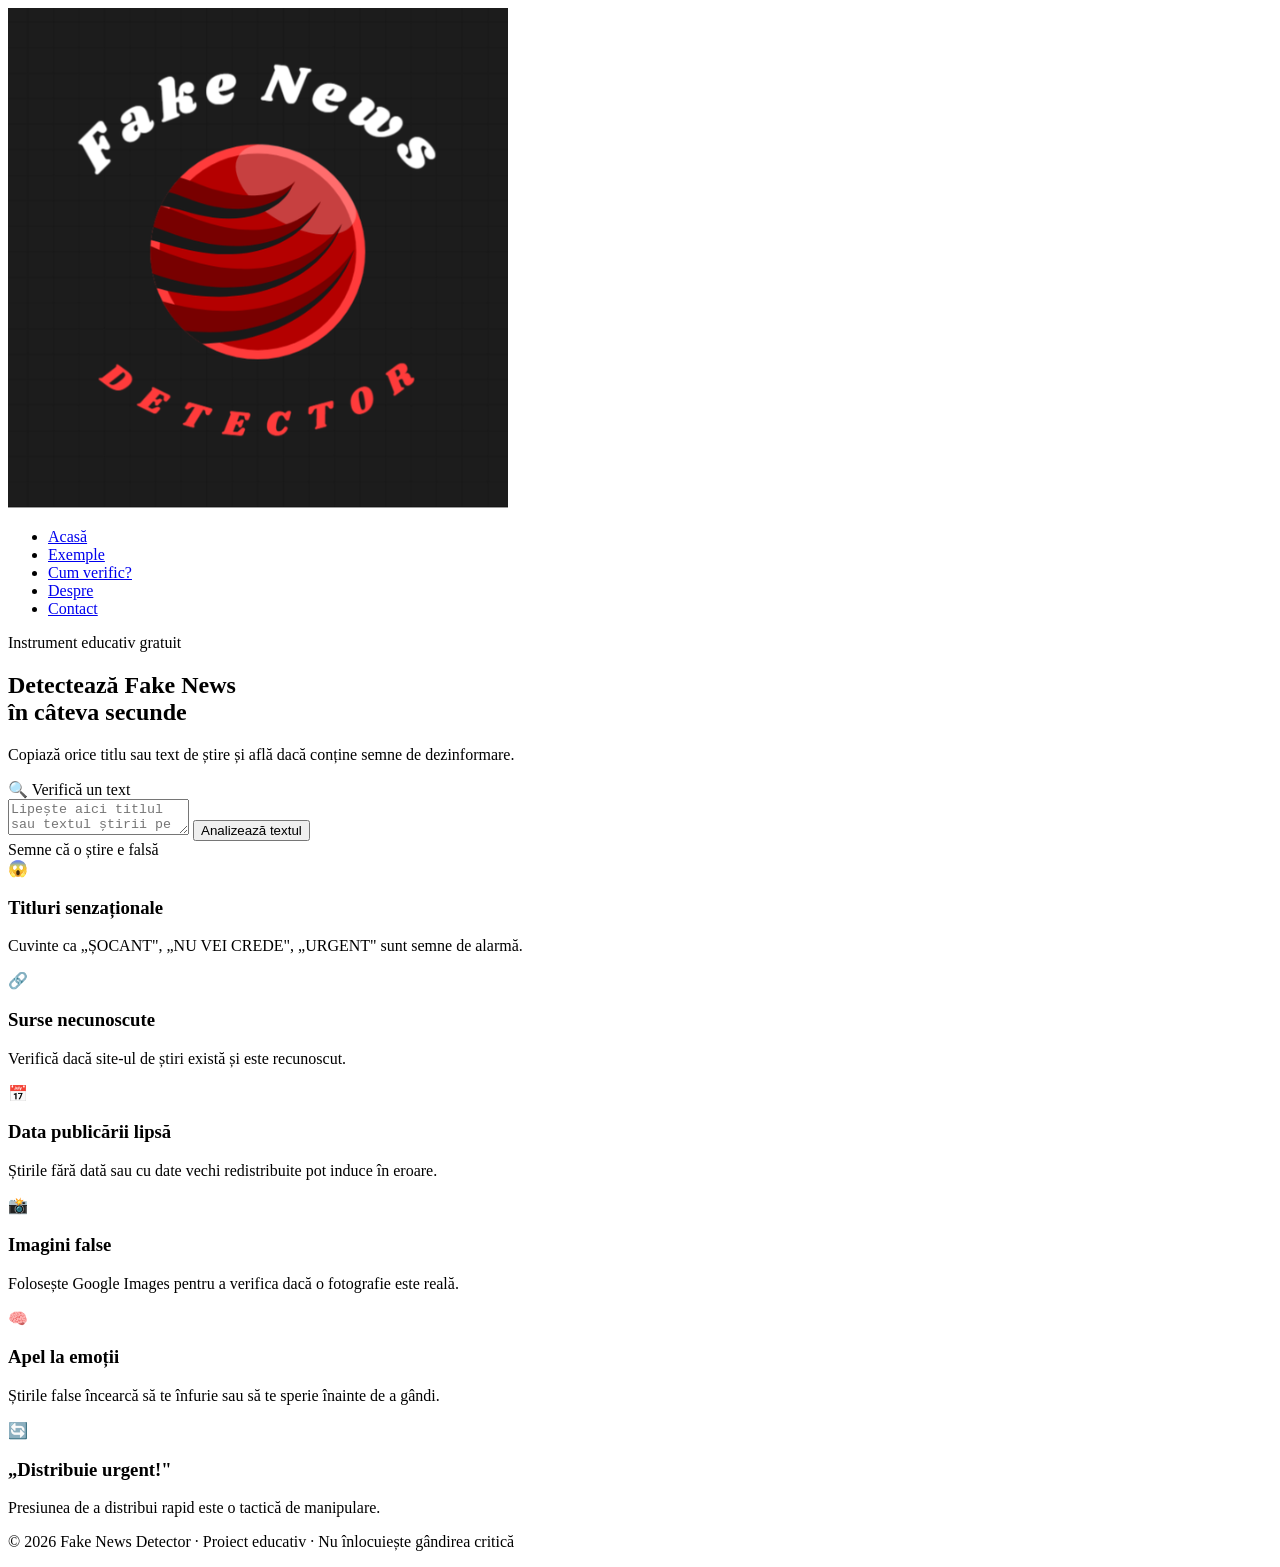
==== index.html @ dc5fa773 "primul meu commit" ====
<!DOCTYPE html>
<html lang="ro">
<head>
  <meta charset="UTF-8" />
  <meta name="viewport" content="width=device-width, initial-scale=1.0" />
  <title>Fake News Detector</title>
  <link rel="stylesheet" href="css/style.css" />
</head>
<body>

  <nav>
    <a href="index.html" class="nav-logo">
    <img src="images/logo.png" alt="Logo" class="logo-img">
  </a>
  <ul class="nav-links">
    <li><a href="index.html">Acasă</a></li>
    <li><a href="examples.html">Exemple</a></li>
    <li><a href="verify.html">Cum verific?</a></li>
    <li><a href="about.html">Despre</a></li>
    <li><a href="contact.html">Contact</a></li>
  </ul>
  </nav>

  <section class="hero">
    <div class="hero-badge">Instrument educativ gratuit</div>
    <h1>Detectează <span>Fake News</span><br>în câteva secunde</h1>
    <p class="hero-sub">
      Copiază orice titlu sau text de știre și află dacă conține semne de dezinformare.
    </p>
  </section>

  <section class="checker-section">
    <div class="card">
      <div class="card-title">🔍 Verifică un text</div>
      <textarea
        id="newsInput"
        placeholder="Lipește aici titlul sau textul știrii pe care vrei să-l verifici..."></textarea>
      <button class="btn btn-check" id="checkBtn">Analizează textul</button>
      <div id="resultBox" class="result-box"></div>
    </div>
  </section>

  <section class="tips-section">
    <div class="section-inner">
      <div class="section-title">Semne că o știre e falsă</div>
      <div class="tips-grid">
        <div class="tip-card">
          <div class="tip-icon">😱</div>
          <h3>Titluri senzaționale</h3>
          <p>Cuvinte ca „ȘOCANT", „NU VEI CREDE", „URGENT" sunt semne de alarmă.</p>
        </div>
        <div class="tip-card">
          <div class="tip-icon">🔗</div>
          <h3>Surse necunoscute</h3>
          <p>Verifică dacă site-ul de știri există și este recunoscut.</p>
        </div>
        <div class="tip-card">
          <div class="tip-icon">📅</div>
          <h3>Data publicării lipsă</h3>
          <p>Știrile fără dată sau cu date vechi redistribuite pot induce în eroare.</p>
        </div>
        <div class="tip-card">
          <div class="tip-icon">📸</div>
          <h3>Imagini false</h3>
          <p>Folosește Google Images pentru a verifica dacă o fotografie este reală.</p>
        </div>
        <div class="tip-card">
          <div class="tip-icon">🧠</div>
          <h3>Apel la emoții</h3>
          <p>Știrile false încearcă să te înfurie sau să te sperie înainte de a gândi.</p>
        </div>
        <div class="tip-card">
          <div class="tip-icon">🔄</div>
          <h3>„Distribuie urgent!"</h3>
          <p>Presiunea de a distribui rapid este o tactică de manipulare.</p>
        </div>
      </div>
    </div>
  </section>

  <footer>
    <p>© 2026 Fake News Detector · Proiect educativ · Nu înlocuiește gândirea critică</p>
  </footer>

  <script src="js/main.js"></script>
</body>
</html>
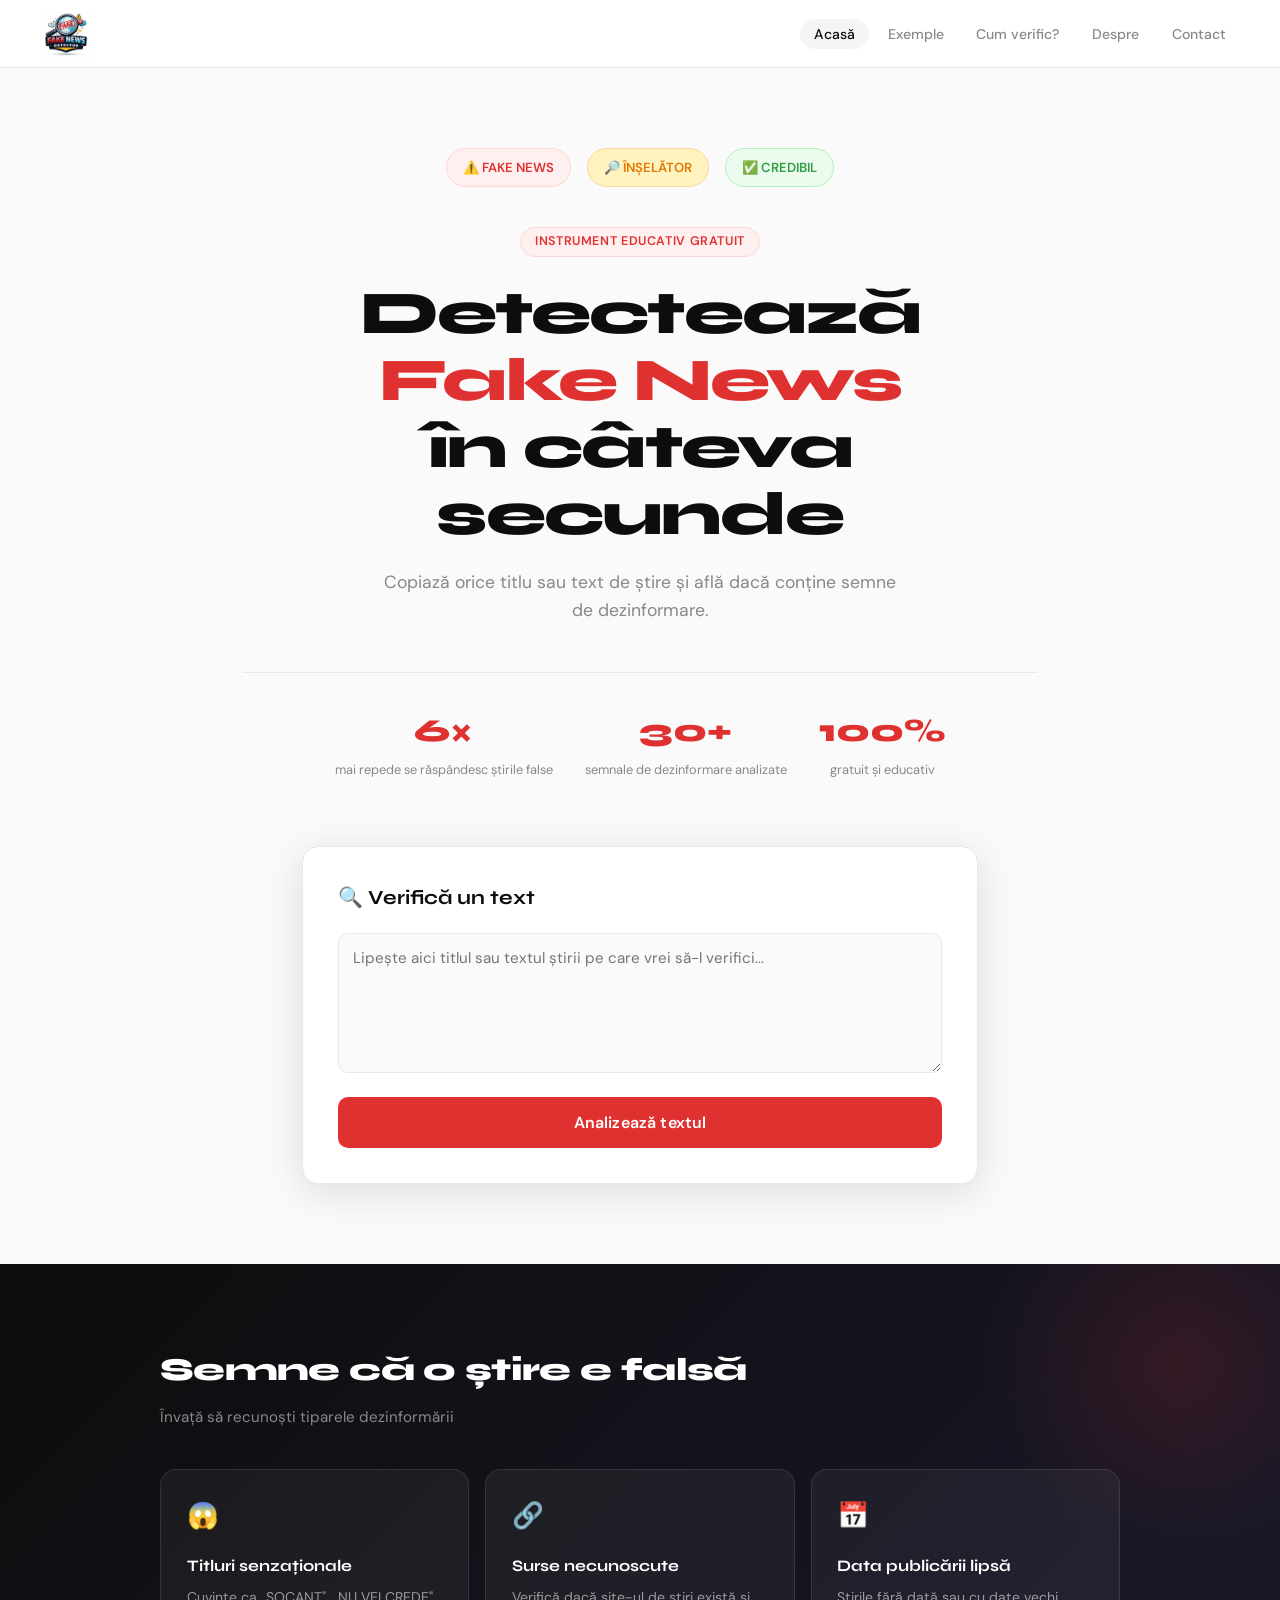
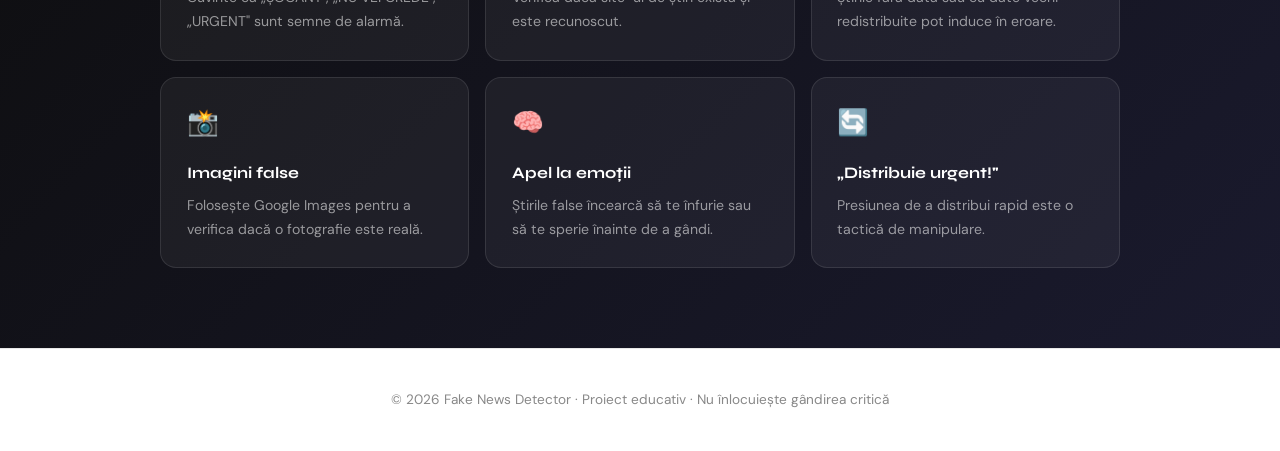
==== commit cfe36133: "Add files via upload" ====
--- a/index.html
+++ b/index.html
@@ -10,23 +10,42 @@
 
   <nav>
     <a href="index.html" class="nav-logo">
-    <img src="images/logo.png" alt="Logo" class="logo-img">
-  </a>
-  <ul class="nav-links">
-    <li><a href="index.html">Acasă</a></li>
-    <li><a href="examples.html">Exemple</a></li>
-    <li><a href="verify.html">Cum verific?</a></li>
-    <li><a href="about.html">Despre</a></li>
-    <li><a href="contact.html">Contact</a></li>
-  </ul>
+      <img src="images/logo.png" alt="Logo" class="logo-img">
+    </a>
+    <ul class="nav-links">
+      <li><a href="index.html">Acasă</a></li>
+      <li><a href="examples.html">Exemple</a></li>
+      <li><a href="verify.html">Cum verific?</a></li>
+      <li><a href="about.html">Despre</a></li>
+      <li><a href="contact.html">Contact</a></li>
+    </ul>
   </nav>
 
   <section class="hero">
+    <div class="hero-illustration">
+      <span class="hero-pill fake">⚠️ FAKE NEWS</span>
+      <span class="hero-pill mislead">🔎 ÎNȘELĂTOR</span>
+      <span class="hero-pill real">✅ CREDIBIL</span>
+    </div>
     <div class="hero-badge">Instrument educativ gratuit</div>
     <h1>Detectează <span>Fake News</span><br>în câteva secunde</h1>
     <p class="hero-sub">
       Copiază orice titlu sau text de știre și află dacă conține semne de dezinformare.
     </p>
+    <div class="hero-stats">
+      <div class="hero-stat">
+        <span class="hero-stat-num">6×</span>
+        <span class="hero-stat-lbl">mai repede se răspândesc știrile false</span>
+      </div>
+      <div class="hero-stat">
+        <span class="hero-stat-num">30+</span>
+        <span class="hero-stat-lbl">semnale de dezinformare analizate</span>
+      </div>
+      <div class="hero-stat">
+        <span class="hero-stat-num">100%</span>
+        <span class="hero-stat-lbl">gratuit și educativ</span>
+      </div>
+    </div>
   </section>
 
   <section class="checker-section">
@@ -43,34 +62,35 @@
   <section class="tips-section">
     <div class="section-inner">
       <div class="section-title">Semne că o știre e falsă</div>
+      <p class="section-subtitle">Învață să recunoști tiparele dezinformării</p>
       <div class="tips-grid">
         <div class="tip-card">
-          <div class="tip-icon">😱</div>
+          <span class="tip-icon">😱</span>
           <h3>Titluri senzaționale</h3>
           <p>Cuvinte ca „ȘOCANT", „NU VEI CREDE", „URGENT" sunt semne de alarmă.</p>
         </div>
         <div class="tip-card">
-          <div class="tip-icon">🔗</div>
+          <span class="tip-icon">🔗</span>
           <h3>Surse necunoscute</h3>
           <p>Verifică dacă site-ul de știri există și este recunoscut.</p>
         </div>
         <div class="tip-card">
-          <div class="tip-icon">📅</div>
+          <span class="tip-icon">📅</span>
           <h3>Data publicării lipsă</h3>
           <p>Știrile fără dată sau cu date vechi redistribuite pot induce în eroare.</p>
         </div>
         <div class="tip-card">
-          <div class="tip-icon">📸</div>
+          <span class="tip-icon">📸</span>
           <h3>Imagini false</h3>
           <p>Folosește Google Images pentru a verifica dacă o fotografie este reală.</p>
         </div>
         <div class="tip-card">
-          <div class="tip-icon">🧠</div>
+          <span class="tip-icon">🧠</span>
           <h3>Apel la emoții</h3>
           <p>Știrile false încearcă să te înfurie sau să te sperie înainte de a gândi.</p>
         </div>
         <div class="tip-card">
-          <div class="tip-icon">🔄</div>
+          <span class="tip-icon">🔄</span>
           <h3>„Distribuie urgent!"</h3>
           <p>Presiunea de a distribui rapid este o tactică de manipulare.</p>
         </div>
@@ -84,4 +104,4 @@
 
   <script src="js/main.js"></script>
 </body>
-</html>+</html>
--- a/css/style.css
+++ b/css/style.css
@@ -0,0 +1,537 @@
+@import url('https://fonts.googleapis.com/css2?family=Syne:wght@400;600;700;800&family=DM+Sans:ital,wght@0,300;0,400;0,500;1,400&display=swap');
+
+*, *::before, *::after { box-sizing: border-box; margin: 0; padding: 0; }
+
+:root {
+  --red: #E03131;
+  --red-light: #FFF0F0;
+  --red-mid: #ffd6d6;
+  --green: #2F9E44;
+  --green-light: #EBFBEE;
+  --amber: #E67700;
+  --amber-light: #FFF3BF;
+  --blue: #1971c2;
+  --blue-light: #dbe4ff;
+  --purple: #7048e8;
+  --purple-light: #f3f0ff;
+  --dark: #0D0D0D;
+  --dark2: #1A1A1A;
+  --gray: #888;
+  --gray-light: #F5F5F5;
+  --border: #E8E8E8;
+  --white: #FFFFFF;
+  --font-head: 'Syne', sans-serif;
+  --font-body: 'DM Sans', sans-serif;
+  --radius: 16px;
+  --radius-sm: 10px;
+  --shadow: 0 4px 24px rgba(0,0,0,0.08);
+  --shadow-lg: 0 8px 40px rgba(0,0,0,0.12);
+}
+
+body {
+  font-family: var(--font-body);
+  background: #fafafa;
+  color: var(--dark);
+  line-height: 1.6;
+  font-size: 16px;
+}
+
+/* NAV */
+nav {
+  display: flex;
+  align-items: center;
+  justify-content: space-between;
+  padding: 0 2.5rem;
+  height: 68px;
+  border-bottom: 1px solid var(--border);
+  position: sticky;
+  top: 0;
+  background: rgba(255,255,255,0.95);
+  backdrop-filter: blur(12px);
+  z-index: 100;
+}
+
+.nav-logo {
+  font-family: var(--font-head);
+  font-weight: 800;
+  font-size: 1.15rem;
+  text-decoration: none;
+  color: var(--dark);
+  display: flex;
+  align-items: center;
+  gap: 8px;
+}
+
+.nav-logo .dot {
+  width: 10px;
+  height: 10px;
+  background: var(--red);
+  border-radius: 50%;
+  display: inline-block;
+}
+
+.logo-img {
+  height: 52px;
+  width: auto;
+  display: block;
+}
+
+.nav-links {
+  display: flex;
+  gap: 0.3rem;
+  list-style: none;
+}
+
+.nav-links a {
+  text-decoration: none;
+  color: var(--gray);
+  font-size: 0.88rem;
+  font-weight: 500;
+  padding: 6px 14px;
+  border-radius: 999px;
+  transition: all 0.2s;
+}
+
+.nav-links a:hover,
+.nav-links a.active {
+  color: var(--dark);
+  background: var(--gray-light);
+}
+
+/* HERO */
+.hero {
+  padding: 5rem 2rem 4rem;
+  max-width: 860px;
+  margin: 0 auto;
+  text-align: center;
+  position: relative;
+}
+
+.hero-illustration {
+  display: flex;
+  justify-content: center;
+  gap: 1rem;
+  margin-bottom: 2.5rem;
+  flex-wrap: wrap;
+}
+
+.hero-pill {
+  display: inline-flex;
+  align-items: center;
+  gap: 6px;
+  padding: 8px 16px;
+  border-radius: 999px;
+  font-size: 0.82rem;
+  font-weight: 600;
+}
+
+.hero-pill.fake { background: var(--red-light); color: var(--red); border: 1.5px solid var(--red-mid); }
+.hero-pill.mislead { background: var(--amber-light); color: var(--amber); border: 1.5px solid #ffd59e; }
+.hero-pill.real { background: var(--green-light); color: var(--green); border: 1.5px solid #b2f2bb; }
+
+.hero-badge {
+  display: inline-block;
+  background: var(--red-light);
+  color: var(--red);
+  font-size: 0.78rem;
+  font-weight: 600;
+  padding: 4px 14px;
+  border-radius: 999px;
+  margin-bottom: 1.5rem;
+  letter-spacing: 0.05em;
+  text-transform: uppercase;
+  border: 1px solid var(--red-mid);
+}
+
+h1 {
+  font-family: var(--font-head);
+  font-size: clamp(2.4rem, 5vw, 3.8rem);
+  font-weight: 800;
+  line-height: 1.1;
+  margin-bottom: 1.2rem;
+  letter-spacing: -0.03em;
+}
+
+h1 span { color: var(--red); }
+
+.hero-sub {
+  font-size: 1.1rem;
+  color: var(--gray);
+  max-width: 520px;
+  margin: 0 auto 2.5rem;
+}
+
+.hero-stats {
+  display: flex;
+  justify-content: center;
+  gap: 2rem;
+  margin-top: 3rem;
+  padding-top: 2rem;
+  border-top: 1px solid var(--border);
+  flex-wrap: wrap;
+}
+
+.hero-stat { text-align: center; }
+.hero-stat-num {
+  font-family: var(--font-head);
+  font-size: 2rem;
+  font-weight: 800;
+  color: var(--red);
+  display: block;
+}
+.hero-stat-lbl { font-size: 0.8rem; color: var(--gray); }
+
+/* BUTTONS */
+.btn {
+  display: inline-flex;
+  align-items: center;
+  gap: 8px;
+  padding: 12px 28px;
+  border-radius: var(--radius-sm);
+  font-family: var(--font-body);
+  font-size: 0.95rem;
+  font-weight: 500;
+  cursor: pointer;
+  text-decoration: none;
+  transition: all 0.2s;
+  border: none;
+}
+
+.btn-check {
+  margin-top: 1rem;
+  width: 100%;
+  justify-content: center;
+  background: var(--red);
+  color: #fff;
+  padding: 15px;
+  font-size: 1rem;
+  border-radius: var(--radius-sm);
+  font-weight: 600;
+  letter-spacing: 0.01em;
+}
+
+.btn-check:hover { background: #c92a2a; transform: translateY(-2px); box-shadow: 0 6px 20px rgba(224,49,49,0.3); }
+
+/* CHECKER CARD */
+.checker-section {
+  max-width: 740px;
+  margin: 0 auto 5rem;
+  padding: 0 2rem;
+}
+
+.card {
+  background: var(--white);
+  border: 1px solid var(--border);
+  border-radius: var(--radius);
+  padding: 2.2rem;
+  box-shadow: var(--shadow-lg);
+}
+
+.card-title {
+  font-family: var(--font-head);
+  font-size: 1.25rem;
+  font-weight: 700;
+  margin-bottom: 1.2rem;
+}
+
+textarea {
+  width: 100%;
+  min-height: 140px;
+  border: 1.5px solid var(--border);
+  border-radius: var(--radius-sm);
+  padding: 14px;
+  font-family: var(--font-body);
+  font-size: 0.95rem;
+  resize: vertical;
+  outline: none;
+  transition: border-color 0.2s;
+  color: var(--dark);
+  background: #fafafa;
+}
+
+textarea:focus { border-color: var(--red); background: var(--white); }
+
+/* RESULT */
+.result-box {
+  margin-top: 1.5rem;
+  border-radius: var(--radius-sm);
+  padding: 1.4rem 1.6rem;
+  display: none;
+  animation: fadeIn 0.3s ease;
+}
+
+.result-box.show { display: block; }
+
+@keyframes fadeIn {
+  from { opacity: 0; transform: translateY(8px); }
+  to { opacity: 1; transform: translateY(0); }
+}
+
+.result-fake { background: var(--red-light); border-left: 5px solid var(--red); }
+.result-real { background: var(--green-light); border-left: 5px solid var(--green); }
+.result-unknown { background: var(--amber-light); border-left: 5px solid var(--amber); }
+
+.result-label {
+  font-family: var(--font-head);
+  font-size: 1.1rem;
+  font-weight: 700;
+  margin-bottom: 6px;
+}
+
+.result-fake .result-label { color: var(--red); }
+.result-real .result-label { color: var(--green); }
+.result-unknown .result-label { color: var(--amber); }
+
+.result-desc { font-size: 0.92rem; color: var(--dark); line-height: 1.65; }
+
+/* TIPS SECTION */
+.tips-section {
+  background: linear-gradient(135deg, #0D0D0D 0%, #1a1a2e 100%);
+  padding: 5rem 2rem;
+  position: relative;
+  overflow: hidden;
+}
+
+.tips-section::before {
+  content: '';
+  position: absolute;
+  top: -100px;
+  right: -100px;
+  width: 400px;
+  height: 400px;
+  background: radial-gradient(circle, rgba(224,49,49,0.15) 0%, transparent 70%);
+  pointer-events: none;
+}
+
+.section-inner {
+  max-width: 960px;
+  margin: 0 auto;
+}
+
+.section-title {
+  font-family: var(--font-head);
+  font-size: 2rem;
+  font-weight: 800;
+  margin-bottom: 0.6rem;
+  letter-spacing: -0.02em;
+  color: #fff;
+}
+
+.section-subtitle {
+  color: rgba(255,255,255,0.5);
+  font-size: 0.95rem;
+  margin-bottom: 2.5rem;
+}
+
+.tips-grid {
+  display: grid;
+  grid-template-columns: repeat(auto-fit, minmax(260px, 1fr));
+  gap: 1rem;
+}
+
+.tip-card {
+  background: rgba(255,255,255,0.05);
+  border: 1px solid rgba(255,255,255,0.1);
+  border-radius: var(--radius);
+  padding: 1.6rem;
+  transition: all 0.2s;
+}
+
+.tip-card:hover {
+  background: rgba(255,255,255,0.08);
+  border-color: rgba(255,255,255,0.2);
+  transform: translateY(-2px);
+}
+
+.tip-icon {
+  font-size: 1.6rem;
+  margin-bottom: 1rem;
+  display: block;
+  filter: none;
+}
+
+.tip-card h3 {
+  font-family: var(--font-head);
+  font-size: 1rem;
+  font-weight: 700;
+  margin-bottom: 0.5rem;
+  color: #fff;
+}
+
+.tip-card p { font-size: 0.88rem; color: rgba(255,255,255,0.55); line-height: 1.7; }
+
+/* PAGE CONTENT */
+.page-content {
+  max-width: 820px;
+  margin: 3rem auto;
+  padding: 0 2rem;
+}
+
+.page-content h2 {
+  font-family: var(--font-head);
+  font-size: 1.5rem;
+  font-weight: 700;
+  margin-top: 2.5rem;
+  margin-bottom: 0.8rem;
+}
+
+.page-content p {
+  color: #444;
+  margin-bottom: 1rem;
+  line-height: 1.8;
+}
+
+/* EXAMPLES */
+.example-item {
+  border: 1px solid var(--border);
+  border-radius: var(--radius);
+  padding: 1.6rem;
+  margin-bottom: 1rem;
+  transition: box-shadow 0.2s;
+}
+
+.example-item:hover { box-shadow: var(--shadow); }
+
+.example-item.is-fake { border-left: 4px solid var(--red); background: #fffafa; }
+.example-item.is-real { border-left: 4px solid var(--green); background: #f8fff9; }
+.example-item.is-mislead { border-left: 4px solid var(--amber); background: #fffef5; }
+
+.example-item h3 {
+  font-family: var(--font-head);
+  font-weight: 700;
+  margin-bottom: 0.6rem;
+  font-size: 1rem;
+}
+
+.tag {
+  display: inline-block;
+  font-size: 0.75rem;
+  font-weight: 700;
+  padding: 3px 12px;
+  border-radius: 999px;
+  margin-bottom: 0.7rem;
+  letter-spacing: 0.04em;
+}
+
+.tag-fake { background: var(--red-light); color: var(--red); border: 1px solid var(--red-mid); }
+.tag-real { background: var(--green-light); color: var(--green); border: 1px solid #b2f2bb; }
+.tag-misleading { background: var(--amber-light); color: var(--amber); border: 1px solid #ffd59e; }
+
+/* INFO BANNER */
+.info-banner {
+  background: linear-gradient(135deg, #667eea 0%, #764ba2 100%);
+  border-radius: var(--radius);
+  padding: 1.5rem 1.8rem;
+  margin-top: 2.5rem;
+  color: #fff;
+}
+
+.info-banner strong { color: #fff; }
+
+.keywords-banner {
+  background: linear-gradient(135deg, #f093fb 0%, #f5576c 100%);
+  border-radius: var(--radius);
+  padding: 1.5rem 1.8rem;
+  margin-top: 1rem;
+  color: #fff;
+}
+
+/* FOOTER */
+footer {
+  border-top: 1px solid var(--border);
+  text-align: center;
+  padding: 2.5rem;
+  color: var(--gray);
+  font-size: 0.85rem;
+  background: #fff;
+}
+
+/* CONTACT FORM */
+.form-group { margin-bottom: 1.3rem; }
+
+.form-group label {
+  display: block;
+  font-size: 0.88rem;
+  font-weight: 600;
+  margin-bottom: 6px;
+  color: var(--dark2);
+}
+
+.form-group input,
+.form-group textarea {
+  width: 100%;
+  border: 1.5px solid var(--border);
+  border-radius: var(--radius-sm);
+  padding: 11px 14px;
+  font-family: var(--font-body);
+  font-size: 0.95rem;
+  outline: none;
+  min-height: auto;
+  transition: border-color 0.2s;
+  background: #fafafa;
+}
+
+.form-group input:focus,
+.form-group textarea:focus { border-color: var(--red); background: #fff; }
+
+.form-group textarea { min-height: 120px; resize: vertical; }
+
+/* VERIFY STEPS */
+.steps { counter-reset: step; }
+
+.step {
+  display: flex;
+  gap: 1.2rem;
+  margin-bottom: 1.8rem;
+  align-items: flex-start;
+  padding: 1.4rem;
+  background: #fff;
+  border: 1px solid var(--border);
+  border-radius: var(--radius);
+  transition: box-shadow 0.2s;
+}
+
+.step:hover { box-shadow: var(--shadow); }
+
+.step-num {
+  flex-shrink: 0;
+  width: 36px;
+  height: 36px;
+  background: var(--red);
+  color: #fff;
+  border-radius: 50%;
+  display: flex;
+  align-items: center;
+  justify-content: center;
+  font-family: var(--font-head);
+  font-weight: 800;
+  font-size: 0.95rem;
+}
+
+.step-body h3 {
+  font-family: var(--font-head);
+  font-weight: 700;
+  margin-bottom: 5px;
+  font-size: 1rem;
+}
+
+.step-body p { font-size: 0.9rem; color: #555; line-height: 1.7; }
+
+/* ABOUT section colors */
+.about-highlight {
+  background: linear-gradient(135deg, var(--blue-light) 0%, var(--purple-light) 100%);
+  border-radius: var(--radius);
+  padding: 1.4rem 1.6rem;
+  margin: 1.5rem 0;
+  border-left: 4px solid var(--blue);
+}
+
+/* MEDIA */
+@media (max-width: 600px) {
+  nav { padding: 0 1rem; }
+  .nav-links { gap: 0.2rem; }
+  .nav-links a { padding: 5px 10px; font-size: 0.82rem; }
+  .hero { padding: 3rem 1rem 2rem; }
+  .checker-section { padding: 0 1rem; }
+  .hero-stats { gap: 1.2rem; }
+}
